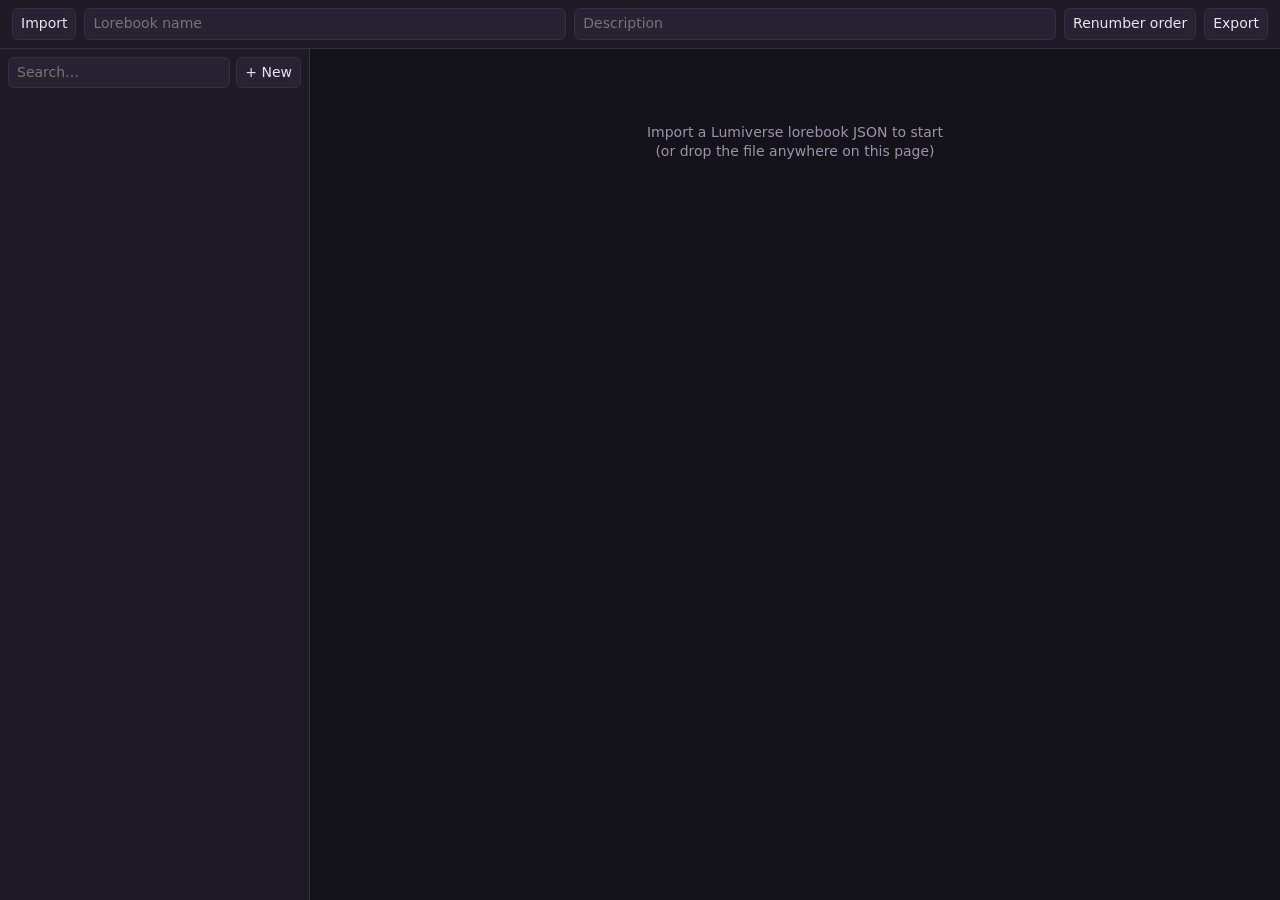
==== index.html @ 929d8b21 "Add files via upload" ====
<!DOCTYPE html>
<html lang="en">
<head>
<meta charset="utf-8">
<meta name="viewport" content="width=device-width,initial-scale=1">
<title>Lorebook Editor</title>
<style>
:root{--bg:#15131a;--panel:#1e1b26;--panel2:#272332;--line:#352f44;--text:#e8e4f0;--mute:#9a93ad;--acc:#c78bd6;--warn:#e07a8f}
*{box-sizing:border-box}
html,body{height:100%;margin:0}
body{background:var(--bg);color:var(--text);font:14px/1.4 system-ui,sans-serif;display:flex;flex-direction:column}
button,input,select,textarea{font:inherit;color:var(--text);background:var(--panel2);border:1px solid var(--line);border-radius:6px;padding:5px 8px}
button{cursor:pointer}button:hover{border-color:var(--acc)}
input[type=checkbox]{width:auto}
textarea{width:100%;resize:vertical}
header{display:flex;gap:8px;align-items:center;padding:8px 12px;background:var(--panel);border-bottom:1px solid var(--line);flex-wrap:wrap}
header .grow{flex:1;min-width:160px}
main{flex:1;display:flex;min-height:0}
#side{width:310px;display:flex;flex-direction:column;border-right:1px solid var(--line);background:var(--panel)}
#side .tools{display:flex;gap:6px;padding:8px}
#side .tools input{flex:1;min-width:0}
#list{flex:1;overflow:auto}
.row{padding:7px 10px;border-bottom:1px solid var(--line);cursor:pointer;display:flex;gap:6px;align-items:center}
.row:hover{background:var(--panel2)}
.row.sel{background:var(--panel2);border-left:3px solid var(--acc)}
.row.off .t{opacity:.45;text-decoration:line-through}
.row.over{border-top:2px solid var(--acc)}
.row .t{flex:1;overflow:hidden;text-overflow:ellipsis;white-space:nowrap}
.row .m{color:var(--mute);font-size:12px}
#ed{flex:1;overflow:auto;padding:14px 18px}
.empty{color:var(--mute);margin:60px auto;text-align:center}
.f{margin-bottom:10px}
.f>label{display:block;color:var(--mute);font-size:12px;margin-bottom:3px}
.f input[type=text],.f input[type=number],.f select{width:100%}
.grid{display:grid;grid-template-columns:repeat(auto-fill,minmax(150px,1fr));gap:10px}
.checks{display:flex;flex-wrap:wrap;gap:6px 16px;margin:8px 0}
.checks label{display:flex;gap:5px;align-items:center}
h3{margin:18px 0 8px;font-size:13px;color:var(--acc);text-transform:uppercase;letter-spacing:.06em}
details{margin-top:14px;border:1px solid var(--line);border-radius:8px;padding:6px 12px}
summary{cursor:pointer;color:var(--acc)}
.bar{display:flex;gap:6px;flex-wrap:wrap;margin-bottom:12px}
.hint{color:var(--mute);font-size:12px}
.danger:hover{border-color:var(--warn);color:var(--warn)}
#drop{position:fixed;inset:0;background:#000a;display:none;align-items:center;justify-content:center;font-size:22px;z-index:9}
@media(max-width:760px){main{flex-direction:column}#side{width:100%;height:38%;border-right:0;border-bottom:1px solid var(--line)}}
</style>
</head>
<body>
<header>
  <button id="imp">Import</button>
  <input type="file" id="file" accept=".json,application/json" hidden>
  <input id="bname" class="grow" type="text" placeholder="Lorebook name" disabled>
  <input id="bdesc" class="grow" type="text" placeholder="Description" disabled>
  <button id="renum" disabled title="Set order_value of every entry to its position in the list">Renumber order</button>
  <button id="exp" disabled>Export</button>
</header>
<main>
  <div id="side">
    <div class="tools"><input id="q" type="text" placeholder="Search…"><button id="add" disabled>+ New</button></div>
    <div id="list"></div>
  </div>
  <div id="ed"><div class="empty">Import a Lumiverse lorebook JSON to start<br>(or drop the file anywhere on this page)</div></div>
</main>
<div id="drop">Drop lorebook JSON</div>

<script>
const POSITIONS=['before_char','after_char','an_top','an_bottom','at_depth','em_top','em_bottom'];
const POS_CODE={before_char:0,after_char:1,an_top:2,an_bottom:3,at_depth:4,em_top:5,em_bottom:6};
const LOGIC=[[0,'AND any (0)'],[1,'NOT all (1)'],[2,'NOT any (2)'],[3,'AND all (3)']];
const ROLES=[[null,'(none)'],['system','system'],['user','user'],['assistant','assistant']];
// top-level field -> extensions field that mirrors it
const SYNC={depth:'depth',probability:'probability',use_probability:'useProbability',selective_logic:'selectiveLogic',
  group_name:'group',group_override:'group_override',group_weight:'group_weight',scan_depth:'scan_depth',
  prevent_recursion:'prevent_recursion',exclude_recursion:'exclude_recursion',delay_until_recursion:'delay_until_recursion',
  sticky:'sticky',cooldown:'cooldown',delay:'delay',vectorized:'vectorized',automation_id:'automation_id'};

let book=null,sel=-1,dirty=false,dragFrom=-1;
const $=id=>document.getElementById(id);

function mk(tag,props={},...kids){
  const e=document.createElement(tag);
  for(const k in props){
    if(k==='class')e.className=props[k];
    else if(k.startsWith('on'))e.addEventListener(k.slice(2),props[k]);
    else if(k in e)e[k]=props[k];
    else e.setAttribute(k,props[k]);
  }
  for(const c of kids.flat())if(c!=null)e.append(c);
  return e;
}

function newEntry(){
  return {uid:crypto.randomUUID(),key:[],keysecondary:[],content:'',comment:'New entry',position:'before_char',depth:4,role:null,
    order_value:book.entries.length,selective:true,constant:false,disabled:false,group_name:'',group_override:false,group_weight:100,
    probability:100,scan_depth:null,case_sensitive:false,match_whole_words:false,automation_id:null,
    extensions:{position:0,depth:4,role:0,probability:100,useProbability:true,selectiveLogic:0,group:'',group_override:false,group_weight:100,
      prevent_recursion:false,exclude_recursion:false,delay_until_recursion:false,scan_depth:null,vectorized:false,sticky:0,cooldown:0,delay:0,automation_id:''},
    use_regex:true,prevent_recursion:false,exclude_recursion:false,delay_until_recursion:false,priority:10,sticky:0,cooldown:0,delay:0,
    selective_logic:0,use_probability:true,vectorized:false,exclude_greeting:0,revision:1,folder:'',tags:[],outlet_name:null,wi_marker:null,wi_marker_side:null};
}

function touch(e){e.revision=(e.revision||0)+1;dirty=true}
function setF(e,k,v){
  e[k]=v;
  e.extensions=e.extensions||{};
  if(k==='position'&&k in e)e.extensions.position=POS_CODE[v]??e.extensions.position;
  if(SYNC[k])e.extensions[SYNC[k]]=(k==='automation_id'&&v==null)?'':v;
  touch(e);
}

/* ---------- import / export ---------- */
function load(text){
  let d;
  try{d=JSON.parse(text)}catch(err){return alert('Not valid JSON: '+err.message)}
  if(!d||!Array.isArray(d.entries))return alert('No "entries" array found — is this a Lumiverse world book export?');
  if(d.type&&d.type!=='lumiverse_world_book'&&!confirm('type is "'+d.type+'", not lumiverse_world_book. Load anyway?'))return;
  book=d;sel=-1;dirty=false;
  ['bname','bdesc','renum','exp','add'].forEach(i=>$(i).disabled=false);
  $('bname').value=book.name||'';$('bdesc').value=book.description||'';
  renderList();renderEd();
}
$('imp').onclick=()=>$('file').click();
$('file').onchange=async e=>{const f=e.target.files[0];if(f)load(await f.text());e.target.value=''};
addEventListener('dragover',e=>{e.preventDefault();if(e.dataTransfer.types.includes('Files'))$('drop').style.display='flex'});
addEventListener('dragleave',e=>{if(!e.relatedTarget)$('drop').style.display='none'});
addEventListener('drop',async e=>{
  if(!e.dataTransfer.files.length)return;
  e.preventDefault();$('drop').style.display='none';load(await e.dataTransfer.files[0].text());
});
$('bname').oninput=e=>{book.name=e.target.value;dirty=true};
$('bdesc').oninput=e=>{book.description=e.target.value;dirty=true};
$('renum').onclick=()=>{
  if(!confirm('Set order_value on every entry to its current list position?'))return;
  book.entries.forEach((e,i)=>{e.order_value=i;touch(e)});renderEd();
};
$('exp').onclick=()=>{
  book.exported_at=Math.floor(Date.now()/1000);
  const blob=new Blob([JSON.stringify(book,null,2)],{type:'application/json'});
  const a=mk('a',{href:URL.createObjectURL(blob),download:(book.name||'lorebook').replace(/[^\w\-]+/g,'_')+'_lumiverse.json'});
  document.body.append(a);a.click();a.remove();dirty=false;
};
addEventListener('beforeunload',e=>{if(dirty){e.preventDefault();e.returnValue=''}});

/* ---------- list ---------- */
$('q').oninput=renderList;
$('add').onclick=()=>{
  const e=newEntry();
  book.entries.splice(sel>=0?sel+1:book.entries.length,0,e);
  sel=book.entries.indexOf(e);dirty=true;renderList();renderEd();
};
function matches(e,q){
  if(!q)return true;q=q.toLowerCase();
  return (e.comment||'').toLowerCase().includes(q)||e.key.join(' ').toLowerCase().includes(q)||(e.content||'').toLowerCase().includes(q);
}
function renderList(){
  const L=$('list');L.replaceChildren();
  if(!book)return;
  const q=$('q').value.trim();
  book.entries.forEach((e,i)=>{
    if(!matches(e,q))return;
    const row=mk('div',{class:'row'+(i===sel?' sel':'')+(e.disabled?' off':''),draggable:!q,
      onclick:()=>{sel=i;renderList();renderEd()},
      ondragstart:()=>{dragFrom=i},
      ondragover:ev=>{ev.preventDefault();row.classList.add('over')},
      ondragleave:()=>row.classList.remove('over'),
      ondrop:ev=>{
        ev.preventDefault();row.classList.remove('over');
        if(dragFrom<0||dragFrom===i)return;
        const [m]=book.entries.splice(dragFrom,1);
        book.entries.splice(i,0,m);
        sel=book.entries.indexOf(m);dragFrom=-1;dirty=true;renderList();
      }},
      mk('span',{},e.constant?'🔵':e.disabled?'⚪':'🟢'),
      mk('span',{class:'t'},e.comment||'(untitled)'),
      mk('span',{class:'m'},e.key.length?e.key.length+' key'+(e.key.length>1?'s':''):''));
    L.append(row);
  });
}

/* ---------- editor ---------- */
function fText(label,e,k,opts={}){
  const inp=mk('input',{type:'text',value:e[k]??'',oninput:ev=>{setF(e,k,opts.nullEmpty&&!ev.target.value?null:ev.target.value);if(k==='comment')renderList()}});
  return mk('div',{class:'f'},mk('label',{},label),inp);
}
function fNum(label,e,k,opts={}){
  const inp=mk('input',{type:'number',value:e[k]??'',placeholder:opts.nullable?'null':'',
    oninput:ev=>{const v=ev.target.value;setF(e,k,v===''&&opts.nullable?null:Number(v))}});
  return mk('div',{class:'f'},mk('label',{},label),inp);
}
function fSel(label,e,k,options){
  const s=mk('select',{onchange:ev=>{setF(e,k,options[ev.target.selectedIndex][0])}},
    options.map(([v,l])=>mk('option',{selected:v===e[k]},l)));
  return mk('div',{class:'f'},mk('label',{},label),s);
}
function fChk(label,e,k,after){
  return mk('label',{},mk('input',{type:'checkbox',checked:!!e[k],onchange:ev=>{setF(e,k,ev.target.checked);if(after)after()}}),label);
}
function fTags(label,e,k){
  const inp=mk('input',{type:'text',value:(e[k]||[]).join(', '),
    oninput:ev=>{setF(e,k,ev.target.value.split(',').map(s=>s.trim()).filter(Boolean));if(k==='key')renderList()}});
  return mk('div',{class:'f'},mk('label',{},label+' (comma-separated)'),inp);
}

function renderEd(){
  const ed=$('ed');ed.replaceChildren();
  const e=book&&book.entries[sel];
  if(!e){ed.append(mk('div',{class:'empty'},book?'Pick an entry on the left':'Import a Lumiverse lorebook JSON to start'));return}

  const posOpts=[...new Set([...POSITIONS,e.position])].map(p=>[p,p]);
  const tok=mk('span',{class:'hint'});
  const upd=()=>tok.textContent=(e.content||'').length+' chars · ~'+Math.ceil((e.content||'').length/4)+' tokens';

  const ta=mk('textarea',{rows:16,value:e.content||'',oninput:ev=>{
    setF(e,'content',ev.target.value);
    for(const k of Object.keys(e.extensions||{}))if(k.startsWith('_lumiverse_token_count'))delete e.extensions[k];
    upd();
  }});

  ed.append(
    mk('div',{class:'bar'},
      mk('button',{onclick:()=>move(-1)},'↑ Up'),
      mk('button',{onclick:()=>move(1)},'↓ Down'),
      mk('button',{onclick:dup},'Duplicate'),
      mk('button',{class:'danger',onclick:del},'Delete'),
      mk('span',{class:'hint'},'uid '+e.uid)),
    fText('Title / comment',e,'comment'),
    fTags('Primary keys',e,'key'),
    fTags('Secondary keys',e,'keysecondary'),
    mk('div',{class:'f'},mk('label',{},'Content'),ta,tok),
    mk('h3',{},'State'),
    mk('div',{class:'checks'},fChk('Constant',e,'constant',renderList),fChk('Disabled',e,'disabled',renderList),fChk('Selective',e,'selective'),
      fChk('Use regex',e,'use_regex'),fChk('Case sensitive',e,'case_sensitive'),fChk('Match whole words',e,'match_whole_words')),
    mk('div',{class:'grid'},
      fSel('Selective logic',e,'selective_logic',LOGIC),
      fNum('Probability %',e,'probability'),
      mk('div',{class:'f'},mk('label',{},'\u00a0'),mk('div',{class:'checks'},fChk('Use probability',e,'use_probability'))),
      fNum('Scan depth',e,'scan_depth',{nullable:true})),
    mk('h3',{},'Placement'),
    mk('div',{class:'grid'},
      fSel('Position',e,'position',posOpts),
      fNum('Depth',e,'depth'),
      fSel('Role',e,'role',ROLES),
      fNum('Order value',e,'order_value'),
      fNum('Priority',e,'priority')),
    mk('details',{},mk('summary',{},'Advanced'),
      mk('h3',{},'Groups'),
      mk('div',{class:'grid'},fText('Group name',e,'group_name'),fNum('Group weight',e,'group_weight')),
      mk('div',{class:'checks'},fChk('Group override',e,'group_override')),
      mk('h3',{},'Recursion'),
      mk('div',{class:'checks'},fChk('Prevent recursion',e,'prevent_recursion'),fChk('Exclude recursion',e,'exclude_recursion'),fChk('Delay until recursion',e,'delay_until_recursion')),
      mk('h3',{},'Timing'),
      mk('div',{class:'grid'},fNum('Sticky',e,'sticky'),fNum('Cooldown',e,'cooldown'),fNum('Delay',e,'delay')),
      mk('h3',{},'Other'),
      mk('div',{class:'grid'},fText('Folder',e,'folder'),fTags('Tags',e,'tags'),fText('Automation ID',e,'automation_id',{nullEmpty:true}),fText('Outlet name',e,'outlet_name',{nullEmpty:true})),
      mk('div',{class:'checks'},fChk('Vectorized',e,'vectorized'))));
  upd();
}

function move(d){
  const j=sel+d;if(j<0||j>=book.entries.length)return;
  [book.entries[sel],book.entries[j]]=[book.entries[j],book.entries[sel]];
  sel=j;dirty=true;renderList();
}
function dup(){
  const c=JSON.parse(JSON.stringify(book.entries[sel]));
  c.uid=crypto.randomUUID();c.comment=(c.comment||'')+' (copy)';
  book.entries.splice(sel+1,0,c);sel++;dirty=true;renderList();renderEd();
}
function del(){
  const e=book.entries[sel];
  if(!confirm('Delete "'+(e.comment||'untitled')+'"?'))return;
  book.entries.splice(sel,1);sel=Math.min(sel,book.entries.length-1);dirty=true;renderList();renderEd();
}
</script>
</body>
</html>
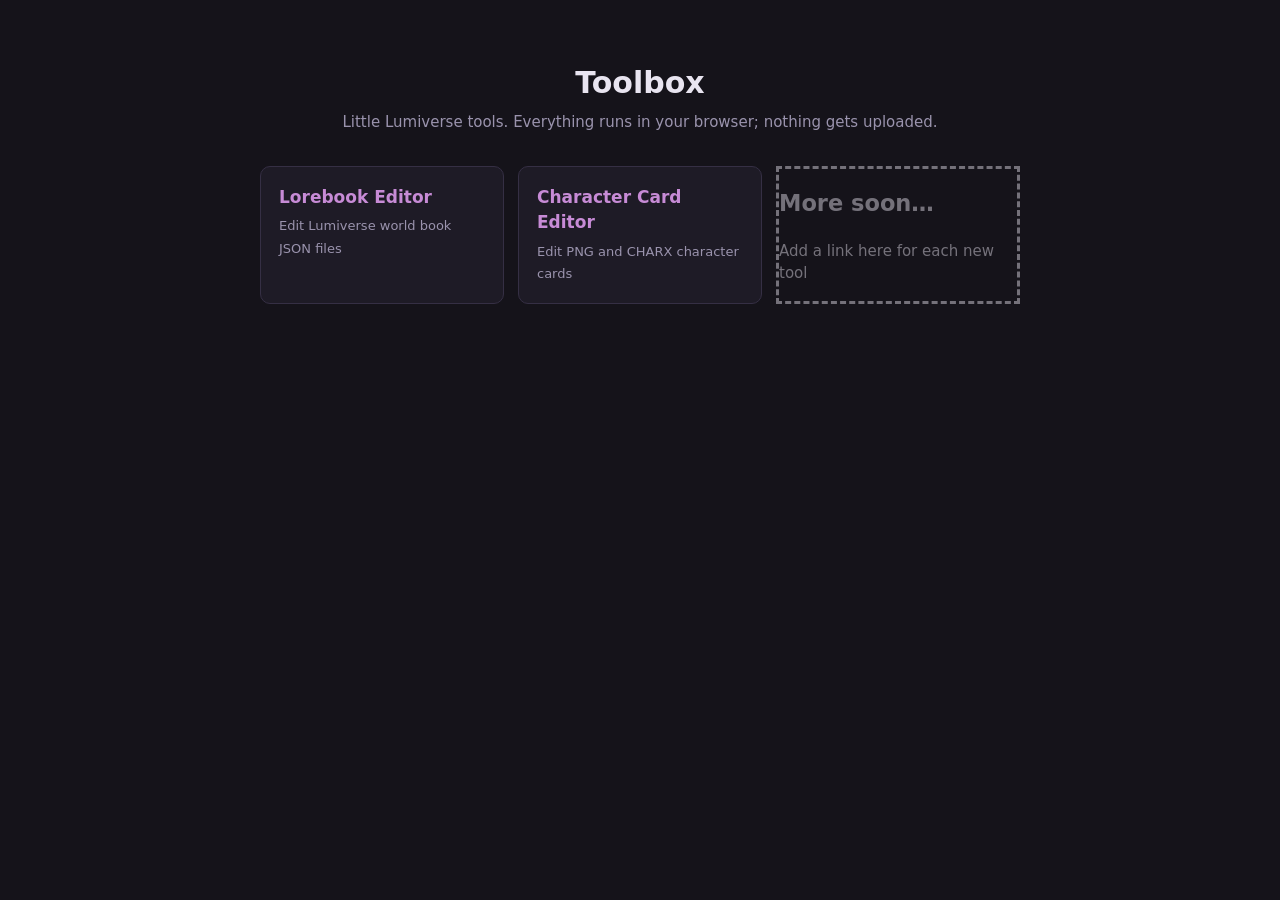
==== commit f21e2a2c: "Add files via upload" ====
--- a/index.html
+++ b/index.html
@@ -3,274 +3,28 @@
 <head>
 <meta charset="utf-8">
 <meta name="viewport" content="width=device-width,initial-scale=1">
-<title>Lorebook Editor</title>
+<title>Risa's Toolbox</title>
 <style>
-:root{--bg:#15131a;--panel:#1e1b26;--panel2:#272332;--line:#352f44;--text:#e8e4f0;--mute:#9a93ad;--acc:#c78bd6;--warn:#e07a8f}
+:root{--bg:#15131a;--panel:#1e1b26;--line:#352f44;--text:#e8e4f0;--mute:#9a93ad;--acc:#c78bd6}
 *{box-sizing:border-box}
-html,body{height:100%;margin:0}
-body{background:var(--bg);color:var(--text);font:14px/1.4 system-ui,sans-serif;display:flex;flex-direction:column}
-button,input,select,textarea{font:inherit;color:var(--text);background:var(--panel2);border:1px solid var(--line);border-radius:6px;padding:5px 8px}
-button{cursor:pointer}button:hover{border-color:var(--acc)}
-input[type=checkbox]{width:auto}
-textarea{width:100%;resize:vertical}
-header{display:flex;gap:8px;align-items:center;padding:8px 12px;background:var(--panel);border-bottom:1px solid var(--line);flex-wrap:wrap}
-header .grow{flex:1;min-width:160px}
-main{flex:1;display:flex;min-height:0}
-#side{width:310px;display:flex;flex-direction:column;border-right:1px solid var(--line);background:var(--panel)}
-#side .tools{display:flex;gap:6px;padding:8px}
-#side .tools input{flex:1;min-width:0}
-#list{flex:1;overflow:auto}
-.row{padding:7px 10px;border-bottom:1px solid var(--line);cursor:pointer;display:flex;gap:6px;align-items:center}
-.row:hover{background:var(--panel2)}
-.row.sel{background:var(--panel2);border-left:3px solid var(--acc)}
-.row.off .t{opacity:.45;text-decoration:line-through}
-.row.over{border-top:2px solid var(--acc)}
-.row .t{flex:1;overflow:hidden;text-overflow:ellipsis;white-space:nowrap}
-.row .m{color:var(--mute);font-size:12px}
-#ed{flex:1;overflow:auto;padding:14px 18px}
-.empty{color:var(--mute);margin:60px auto;text-align:center}
-.f{margin-bottom:10px}
-.f>label{display:block;color:var(--mute);font-size:12px;margin-bottom:3px}
-.f input[type=text],.f input[type=number],.f select{width:100%}
-.grid{display:grid;grid-template-columns:repeat(auto-fill,minmax(150px,1fr));gap:10px}
-.checks{display:flex;flex-wrap:wrap;gap:6px 16px;margin:8px 0}
-.checks label{display:flex;gap:5px;align-items:center}
-h3{margin:18px 0 8px;font-size:13px;color:var(--acc);text-transform:uppercase;letter-spacing:.06em}
-details{margin-top:14px;border:1px solid var(--line);border-radius:8px;padding:6px 12px}
-summary{cursor:pointer;color:var(--acc)}
-.bar{display:flex;gap:6px;flex-wrap:wrap;margin-bottom:12px}
-.hint{color:var(--mute);font-size:12px}
-.danger:hover{border-color:var(--warn);color:var(--warn)}
-#drop{position:fixed;inset:0;background:#000a;display:none;align-items:center;justify-content:center;font-size:22px;z-index:9}
-@media(max-width:760px){main{flex-direction:column}#side{width:100%;height:38%;border-right:0;border-bottom:1px solid var(--line)}}
+body{margin:0;min-height:100vh;background:var(--bg);color:var(--text);font:15px/1.5 system-ui,sans-serif;display:flex;flex-direction:column;align-items:center;padding:60px 20px}
+h1{margin:0 0 6px}
+p.sub{color:var(--mute);margin:0 0 32px}
+.grid{display:grid;grid-template-columns:repeat(auto-fit,minmax(240px,1fr));gap:14px;width:100%;max-width:760px}
+a.card{display:block;padding:18px;background:var(--panel);border:1px solid var(--line);border-radius:10px;color:inherit;text-decoration:none}
+a.card:hover{border-color:var(--acc)}
+a.card h2{margin:0 0 4px;font-size:17px;color:var(--acc)}
+a.card span{color:var(--mute);font-size:13px}
+.soon{opacity:.45;border-style:dashed}
 </style>
 </head>
 <body>
-<header>
-  <button id="imp">Import</button>
-  <input type="file" id="file" accept=".json,application/json" hidden>
-  <input id="bname" class="grow" type="text" placeholder="Lorebook name" disabled>
-  <input id="bdesc" class="grow" type="text" placeholder="Description" disabled>
-  <button id="renum" disabled title="Set order_value of every entry to its position in the list">Renumber order</button>
-  <button id="exp" disabled>Export</button>
-</header>
-<main>
-  <div id="side">
-    <div class="tools"><input id="q" type="text" placeholder="Search…"><button id="add" disabled>+ New</button></div>
-    <div id="list"></div>
-  </div>
-  <div id="ed"><div class="empty">Import a Lumiverse lorebook JSON to start<br>(or drop the file anywhere on this page)</div></div>
-</main>
-<div id="drop">Drop lorebook JSON</div>
-
-<script>
-const POSITIONS=['before_char','after_char','an_top','an_bottom','at_depth','em_top','em_bottom'];
-const POS_CODE={before_char:0,after_char:1,an_top:2,an_bottom:3,at_depth:4,em_top:5,em_bottom:6};
-const LOGIC=[[0,'AND any (0)'],[1,'NOT all (1)'],[2,'NOT any (2)'],[3,'AND all (3)']];
-const ROLES=[[null,'(none)'],['system','system'],['user','user'],['assistant','assistant']];
-// top-level field -> extensions field that mirrors it
-const SYNC={depth:'depth',probability:'probability',use_probability:'useProbability',selective_logic:'selectiveLogic',
-  group_name:'group',group_override:'group_override',group_weight:'group_weight',scan_depth:'scan_depth',
-  prevent_recursion:'prevent_recursion',exclude_recursion:'exclude_recursion',delay_until_recursion:'delay_until_recursion',
-  sticky:'sticky',cooldown:'cooldown',delay:'delay',vectorized:'vectorized',automation_id:'automation_id'};
-
-let book=null,sel=-1,dirty=false,dragFrom=-1;
-const $=id=>document.getElementById(id);
-
-function mk(tag,props={},...kids){
-  const e=document.createElement(tag);
-  for(const k in props){
-    if(k==='class')e.className=props[k];
-    else if(k.startsWith('on'))e.addEventListener(k.slice(2),props[k]);
-    else if(k in e)e[k]=props[k];
-    else e.setAttribute(k,props[k]);
-  }
-  for(const c of kids.flat())if(c!=null)e.append(c);
-  return e;
-}
-
-function newEntry(){
-  return {uid:crypto.randomUUID(),key:[],keysecondary:[],content:'',comment:'New entry',position:'before_char',depth:4,role:null,
-    order_value:book.entries.length,selective:true,constant:false,disabled:false,group_name:'',group_override:false,group_weight:100,
-    probability:100,scan_depth:null,case_sensitive:false,match_whole_words:false,automation_id:null,
-    extensions:{position:0,depth:4,role:0,probability:100,useProbability:true,selectiveLogic:0,group:'',group_override:false,group_weight:100,
-      prevent_recursion:false,exclude_recursion:false,delay_until_recursion:false,scan_depth:null,vectorized:false,sticky:0,cooldown:0,delay:0,automation_id:''},
-    use_regex:true,prevent_recursion:false,exclude_recursion:false,delay_until_recursion:false,priority:10,sticky:0,cooldown:0,delay:0,
-    selective_logic:0,use_probability:true,vectorized:false,exclude_greeting:0,revision:1,folder:'',tags:[],outlet_name:null,wi_marker:null,wi_marker_side:null};
-}
-
-function touch(e){e.revision=(e.revision||0)+1;dirty=true}
-function setF(e,k,v){
-  e[k]=v;
-  e.extensions=e.extensions||{};
-  if(k==='position'&&k in e)e.extensions.position=POS_CODE[v]??e.extensions.position;
-  if(SYNC[k])e.extensions[SYNC[k]]=(k==='automation_id'&&v==null)?'':v;
-  touch(e);
-}
-
-/* ---------- import / export ---------- */
-function load(text){
-  let d;
-  try{d=JSON.parse(text)}catch(err){return alert('Not valid JSON: '+err.message)}
-  if(!d||!Array.isArray(d.entries))return alert('No "entries" array found — is this a Lumiverse world book export?');
-  if(d.type&&d.type!=='lumiverse_world_book'&&!confirm('type is "'+d.type+'", not lumiverse_world_book. Load anyway?'))return;
-  book=d;sel=-1;dirty=false;
-  ['bname','bdesc','renum','exp','add'].forEach(i=>$(i).disabled=false);
-  $('bname').value=book.name||'';$('bdesc').value=book.description||'';
-  renderList();renderEd();
-}
-$('imp').onclick=()=>$('file').click();
-$('file').onchange=async e=>{const f=e.target.files[0];if(f)load(await f.text());e.target.value=''};
-addEventListener('dragover',e=>{e.preventDefault();if(e.dataTransfer.types.includes('Files'))$('drop').style.display='flex'});
-addEventListener('dragleave',e=>{if(!e.relatedTarget)$('drop').style.display='none'});
-addEventListener('drop',async e=>{
-  if(!e.dataTransfer.files.length)return;
-  e.preventDefault();$('drop').style.display='none';load(await e.dataTransfer.files[0].text());
-});
-$('bname').oninput=e=>{book.name=e.target.value;dirty=true};
-$('bdesc').oninput=e=>{book.description=e.target.value;dirty=true};
-$('renum').onclick=()=>{
-  if(!confirm('Set order_value on every entry to its current list position?'))return;
-  book.entries.forEach((e,i)=>{e.order_value=i;touch(e)});renderEd();
-};
-$('exp').onclick=()=>{
-  book.exported_at=Math.floor(Date.now()/1000);
-  const blob=new Blob([JSON.stringify(book,null,2)],{type:'application/json'});
-  const a=mk('a',{href:URL.createObjectURL(blob),download:(book.name||'lorebook').replace(/[^\w\-]+/g,'_')+'_lumiverse.json'});
-  document.body.append(a);a.click();a.remove();dirty=false;
-};
-addEventListener('beforeunload',e=>{if(dirty){e.preventDefault();e.returnValue=''}});
-
-/* ---------- list ---------- */
-$('q').oninput=renderList;
-$('add').onclick=()=>{
-  const e=newEntry();
-  book.entries.splice(sel>=0?sel+1:book.entries.length,0,e);
-  sel=book.entries.indexOf(e);dirty=true;renderList();renderEd();
-};
-function matches(e,q){
-  if(!q)return true;q=q.toLowerCase();
-  return (e.comment||'').toLowerCase().includes(q)||e.key.join(' ').toLowerCase().includes(q)||(e.content||'').toLowerCase().includes(q);
-}
-function renderList(){
-  const L=$('list');L.replaceChildren();
-  if(!book)return;
-  const q=$('q').value.trim();
-  book.entries.forEach((e,i)=>{
-    if(!matches(e,q))return;
-    const row=mk('div',{class:'row'+(i===sel?' sel':'')+(e.disabled?' off':''),draggable:!q,
-      onclick:()=>{sel=i;renderList();renderEd()},
-      ondragstart:()=>{dragFrom=i},
-      ondragover:ev=>{ev.preventDefault();row.classList.add('over')},
-      ondragleave:()=>row.classList.remove('over'),
-      ondrop:ev=>{
-        ev.preventDefault();row.classList.remove('over');
-        if(dragFrom<0||dragFrom===i)return;
-        const [m]=book.entries.splice(dragFrom,1);
-        book.entries.splice(i,0,m);
-        sel=book.entries.indexOf(m);dragFrom=-1;dirty=true;renderList();
-      }},
-      mk('span',{},e.constant?'🔵':e.disabled?'⚪':'🟢'),
-      mk('span',{class:'t'},e.comment||'(untitled)'),
-      mk('span',{class:'m'},e.key.length?e.key.length+' key'+(e.key.length>1?'s':''):''));
-    L.append(row);
-  });
-}
-
-/* ---------- editor ---------- */
-function fText(label,e,k,opts={}){
-  const inp=mk('input',{type:'text',value:e[k]??'',oninput:ev=>{setF(e,k,opts.nullEmpty&&!ev.target.value?null:ev.target.value);if(k==='comment')renderList()}});
-  return mk('div',{class:'f'},mk('label',{},label),inp);
-}
-function fNum(label,e,k,opts={}){
-  const inp=mk('input',{type:'number',value:e[k]??'',placeholder:opts.nullable?'null':'',
-    oninput:ev=>{const v=ev.target.value;setF(e,k,v===''&&opts.nullable?null:Number(v))}});
-  return mk('div',{class:'f'},mk('label',{},label),inp);
-}
-function fSel(label,e,k,options){
-  const s=mk('select',{onchange:ev=>{setF(e,k,options[ev.target.selectedIndex][0])}},
-    options.map(([v,l])=>mk('option',{selected:v===e[k]},l)));
-  return mk('div',{class:'f'},mk('label',{},label),s);
-}
-function fChk(label,e,k,after){
-  return mk('label',{},mk('input',{type:'checkbox',checked:!!e[k],onchange:ev=>{setF(e,k,ev.target.checked);if(after)after()}}),label);
-}
-function fTags(label,e,k){
-  const inp=mk('input',{type:'text',value:(e[k]||[]).join(', '),
-    oninput:ev=>{setF(e,k,ev.target.value.split(',').map(s=>s.trim()).filter(Boolean));if(k==='key')renderList()}});
-  return mk('div',{class:'f'},mk('label',{},label+' (comma-separated)'),inp);
-}
-
-function renderEd(){
-  const ed=$('ed');ed.replaceChildren();
-  const e=book&&book.entries[sel];
-  if(!e){ed.append(mk('div',{class:'empty'},book?'Pick an entry on the left':'Import a Lumiverse lorebook JSON to start'));return}
-
-  const posOpts=[...new Set([...POSITIONS,e.position])].map(p=>[p,p]);
-  const tok=mk('span',{class:'hint'});
-  const upd=()=>tok.textContent=(e.content||'').length+' chars · ~'+Math.ceil((e.content||'').length/4)+' tokens';
-
-  const ta=mk('textarea',{rows:16,value:e.content||'',oninput:ev=>{
-    setF(e,'content',ev.target.value);
-    for(const k of Object.keys(e.extensions||{}))if(k.startsWith('_lumiverse_token_count'))delete e.extensions[k];
-    upd();
-  }});
-
-  ed.append(
-    mk('div',{class:'bar'},
-      mk('button',{onclick:()=>move(-1)},'↑ Up'),
-      mk('button',{onclick:()=>move(1)},'↓ Down'),
-      mk('button',{onclick:dup},'Duplicate'),
-      mk('button',{class:'danger',onclick:del},'Delete'),
-      mk('span',{class:'hint'},'uid '+e.uid)),
-    fText('Title / comment',e,'comment'),
-    fTags('Primary keys',e,'key'),
-    fTags('Secondary keys',e,'keysecondary'),
-    mk('div',{class:'f'},mk('label',{},'Content'),ta,tok),
-    mk('h3',{},'State'),
-    mk('div',{class:'checks'},fChk('Constant',e,'constant',renderList),fChk('Disabled',e,'disabled',renderList),fChk('Selective',e,'selective'),
-      fChk('Use regex',e,'use_regex'),fChk('Case sensitive',e,'case_sensitive'),fChk('Match whole words',e,'match_whole_words')),
-    mk('div',{class:'grid'},
-      fSel('Selective logic',e,'selective_logic',LOGIC),
-      fNum('Probability %',e,'probability'),
-      mk('div',{class:'f'},mk('label',{},'\u00a0'),mk('div',{class:'checks'},fChk('Use probability',e,'use_probability'))),
-      fNum('Scan depth',e,'scan_depth',{nullable:true})),
-    mk('h3',{},'Placement'),
-    mk('div',{class:'grid'},
-      fSel('Position',e,'position',posOpts),
-      fNum('Depth',e,'depth'),
-      fSel('Role',e,'role',ROLES),
-      fNum('Order value',e,'order_value'),
-      fNum('Priority',e,'priority')),
-    mk('details',{},mk('summary',{},'Advanced'),
-      mk('h3',{},'Groups'),
-      mk('div',{class:'grid'},fText('Group name',e,'group_name'),fNum('Group weight',e,'group_weight')),
-      mk('div',{class:'checks'},fChk('Group override',e,'group_override')),
-      mk('h3',{},'Recursion'),
-      mk('div',{class:'checks'},fChk('Prevent recursion',e,'prevent_recursion'),fChk('Exclude recursion',e,'exclude_recursion'),fChk('Delay until recursion',e,'delay_until_recursion')),
-      mk('h3',{},'Timing'),
-      mk('div',{class:'grid'},fNum('Sticky',e,'sticky'),fNum('Cooldown',e,'cooldown'),fNum('Delay',e,'delay')),
-      mk('h3',{},'Other'),
-      mk('div',{class:'grid'},fText('Folder',e,'folder'),fTags('Tags',e,'tags'),fText('Automation ID',e,'automation_id',{nullEmpty:true}),fText('Outlet name',e,'outlet_name',{nullEmpty:true})),
-      mk('div',{class:'checks'},fChk('Vectorized',e,'vectorized'))));
-  upd();
-}
-
-function move(d){
-  const j=sel+d;if(j<0||j>=book.entries.length)return;
-  [book.entries[sel],book.entries[j]]=[book.entries[j],book.entries[sel]];
-  sel=j;dirty=true;renderList();
-}
-function dup(){
-  const c=JSON.parse(JSON.stringify(book.entries[sel]));
-  c.uid=crypto.randomUUID();c.comment=(c.comment||'')+' (copy)';
-  book.entries.splice(sel+1,0,c);sel++;dirty=true;renderList();renderEd();
-}
-function del(){
-  const e=book.entries[sel];
-  if(!confirm('Delete "'+(e.comment||'untitled')+'"?'))return;
-  book.entries.splice(sel,1);sel=Math.min(sel,book.entries.length-1);dirty=true;renderList();renderEd();
-}
-</script>
+<h1>Toolbox</h1>
+<p class="sub">Little Lumiverse tools. Everything runs in your browser; nothing gets uploaded.</p>
+<div class="grid">
+  <a class="card" href="lorebook.html"><h2>Lorebook Editor</h2><span>Edit Lumiverse world book JSON files</span></a>
+  <a class="card" href="cards.html"><h2>Character Card Editor</h2><span>Edit PNG and CHARX character cards</span></a>
+  <div class="card soon"><h2>More soon…</h2><span>Add a link here for each new tool</span></div>
+</div>
 </body>
 </html>
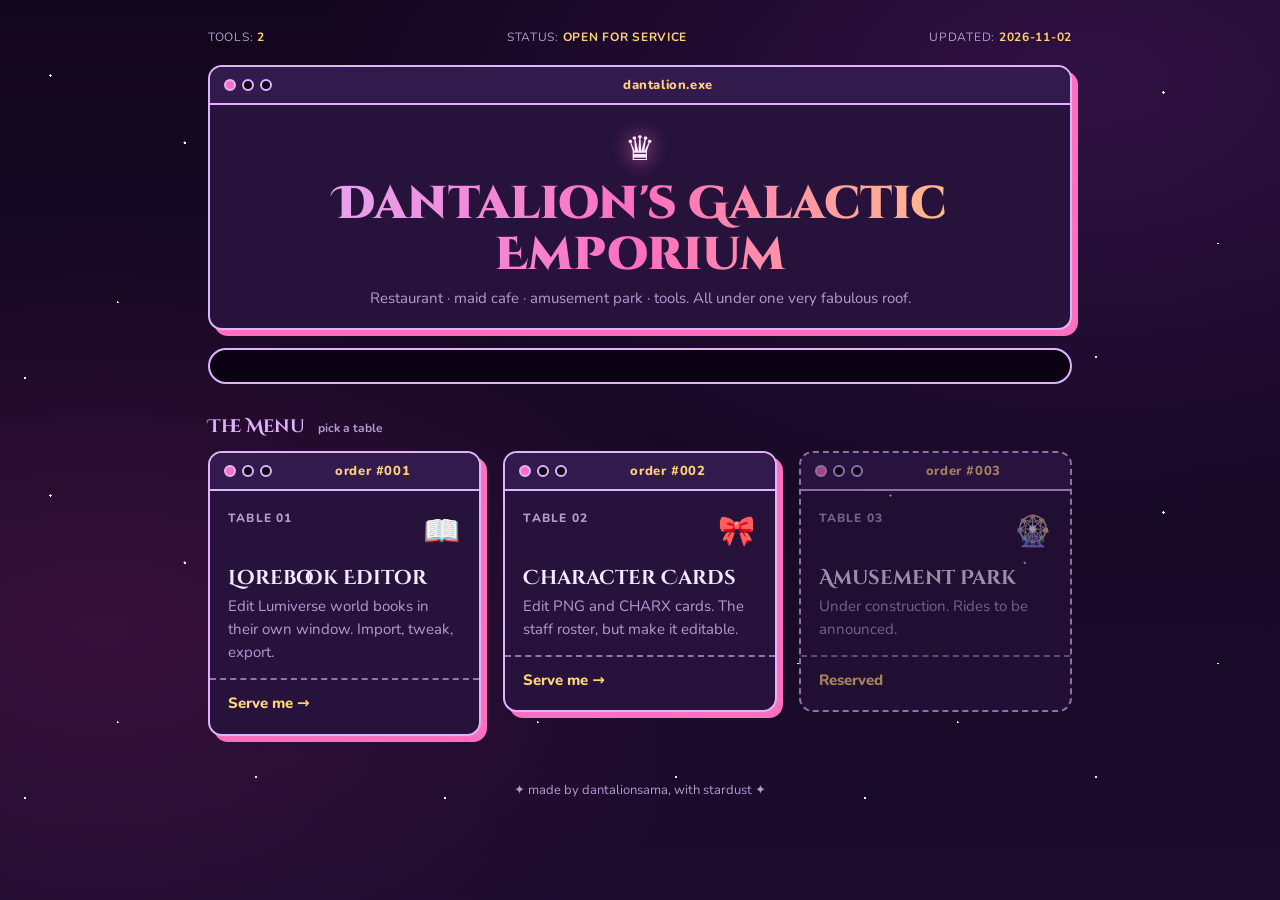
==== commit c8e70d7a: "Add files via upload" ====
--- a/index.html
+++ b/index.html
@@ -3,28 +3,100 @@
 <head>
 <meta charset="utf-8">
 <meta name="viewport" content="width=device-width,initial-scale=1">
-<title>Risa's Toolbox</title>
+<title>Dantalion's Galactic Emporium</title>
+<link rel="preconnect" href="https://fonts.googleapis.com">
+<link rel="preconnect" href="https://fonts.gstatic.com" crossorigin>
+<link href="https://fonts.googleapis.com/css2?family=Cinzel+Decorative:wght@700;900&family=Nunito:wght@400;700;800&display=swap" rel="stylesheet">
+<link rel="stylesheet" href="style.css">
 <style>
-:root{--bg:#15131a;--panel:#1e1b26;--line:#352f44;--text:#e8e4f0;--mute:#9a93ad;--acc:#c78bd6}
-*{box-sizing:border-box}
-body{margin:0;min-height:100vh;background:var(--bg);color:var(--text);font:15px/1.5 system-ui,sans-serif;display:flex;flex-direction:column;align-items:center;padding:60px 20px}
-h1{margin:0 0 6px}
-p.sub{color:var(--mute);margin:0 0 32px}
-.grid{display:grid;grid-template-columns:repeat(auto-fit,minmax(240px,1fr));gap:14px;width:100%;max-width:760px}
-a.card{display:block;padding:18px;background:var(--panel);border:1px solid var(--line);border-radius:10px;color:inherit;text-decoration:none}
-a.card:hover{border-color:var(--acc)}
-a.card h2{margin:0 0 4px;font-size:17px;color:var(--acc)}
-a.card span{color:var(--mute);font-size:13px}
-.soon{opacity:.45;border-style:dashed}
+.wrap{max-width:900px;margin:0 auto;padding:28px 18px 60px}
+.stats{display:flex;flex-wrap:wrap;justify-content:space-between;gap:6px 18px;font-size:12px;color:var(--mute);margin-bottom:18px;letter-spacing:.06em;text-transform:uppercase}
+.stats b{color:var(--gold)}
+
+.hero{text-align:center;padding:26px 10px 18px}
+.hero .crown{font-size:34px;filter:drop-shadow(0 0 10px var(--acc))}
+.hero h1{margin:4px 0 6px;font:900 clamp(26px,6vw,46px)/1.1 var(--font-title);
+  background:linear-gradient(90deg,var(--line),var(--acc),var(--gold));-webkit-background-clip:text;background-clip:text;color:transparent}
+.hero p{margin:0;color:var(--mute)}
+
+.marquee{overflow:hidden;white-space:nowrap;border:2px solid var(--line);border-radius:999px;background:var(--ink);margin:18px 0 26px;padding:6px 0;font-weight:800;color:var(--gold);font-size:13px}
+.marquee span{display:inline-block;padding-left:100%;animation:scroll 26s linear infinite}
+@keyframes scroll{to{transform:translateX(-100%)}}
+
+h2.sec{margin:30px 0 12px;font:700 18px var(--font-title);color:var(--line)}
+h2.sec small{font:700 12px var(--font-body);color:var(--mute);margin-left:8px}
+
+.tickets{display:grid;grid-template-columns:repeat(auto-fit,minmax(260px,1fr));gap:22px}
+a.ticket{display:block;color:inherit;text-decoration:none;transition:transform .1s}
+a.ticket:hover{transform:translate(-2px,-2px) rotate(-.4deg)}
+a.ticket:hover .win{box-shadow:9px 9px 0 var(--shadow)}
+.ticket .no{display:flex;justify-content:space-between;font-size:12px;font-weight:800;color:var(--mute);letter-spacing:.1em;text-transform:uppercase}
+.ticket h3{margin:8px 0 4px;font:700 20px var(--font-title);color:var(--text)}
+.ticket p{margin:0 0 14px;color:var(--mute)}
+.ticket .cut{border-top:2px dashed var(--line);margin:12px -18px;opacity:.6}
+.ticket .go{font-weight:800;color:var(--gold)}
+.ticket .emoji{font-size:30px}
+
+.soon .win{border-style:dashed;box-shadow:none;opacity:.6}
+
+footer{text-align:center;margin-top:44px;color:var(--mute);font-size:13px}
 </style>
 </head>
 <body>
-<h1>Toolbox</h1>
-<p class="sub">Little Lumiverse tools. Everything runs in your browser; nothing gets uploaded.</p>
-<div class="grid">
-  <a class="card" href="lorebook.html"><h2>Lorebook Editor</h2><span>Edit Lumiverse world book JSON files</span></a>
-  <a class="card" href="cards.html"><h2>Character Card Editor</h2><span>Edit PNG and CHARX character cards</span></a>
-  <div class="card soon"><h2>More soon…</h2><span>Add a link here for each new tool</span></div>
+<div class="wrap">
+
+  <div class="stats">
+    <span>tools: <b>2</b></span>
+    <span>status: <b>open for service</b></span>
+    <span>updated: <b>2026-11-02</b></span>
+  </div>
+
+  <div class="win">
+    <div class="bar"><div class="dots"><i></i><i></i><i></i></div><div class="title">dantalion.exe</div></div>
+    <div class="body hero">
+      <div class="crown">♛</div>
+      <h1>Dantalion's Galactic Emporium</h1>
+      <p>Restaurant · maid cafe · amusement park · tools. All under one very fabulous roof.</p>
+    </div>
+  </div>
+
+  <div class="marquee"><span>✦ now serving: lorebook editor ✦ fresh from the kitchen: character card editor ✦ coming soon: the amusement park ✦ please enjoy your stay, darling ✦</span></div>
+
+  <h2 class="sec">The Menu <small>pick a table</small></h2>
+  <div class="tickets">
+    <a class="ticket" href="lorebook.html">
+      <div class="win"><div class="bar"><div class="dots"><i></i><i></i><i></i></div><div class="title">order #001</div></div>
+      <div class="body">
+        <div class="no"><span>Table 01</span><span class="emoji">📖</span></div>
+        <h3>Lorebook Editor</h3>
+        <p>Edit Lumiverse world books in their own window. Import, tweak, export.</p>
+        <div class="cut"></div>
+        <span class="go">Serve me →</span>
+      </div></div>
+    </a>
+    <a class="ticket" href="cards.html">
+      <div class="win"><div class="bar"><div class="dots"><i></i><i></i><i></i></div><div class="title">order #002</div></div>
+      <div class="body">
+        <div class="no"><span>Table 02</span><span class="emoji">🎀</span></div>
+        <h3>Character Cards</h3>
+        <p>Edit PNG and CHARX cards. The staff roster, but make it editable.</p>
+        <div class="cut"></div>
+        <span class="go">Serve me →</span>
+      </div></div>
+    </a>
+    <div class="ticket soon">
+      <div class="win"><div class="bar"><div class="dots"><i></i><i></i><i></i></div><div class="title">order #003</div></div>
+      <div class="body">
+        <div class="no"><span>Table 03</span><span class="emoji">🎡</span></div>
+        <h3>Amusement Park</h3>
+        <p>Under construction. Rides to be announced.</p>
+        <div class="cut"></div>
+        <span class="go">Reserved</span>
+      </div></div>
+    </div>
+  </div>
+
+  <footer>✦ made by dantalionsama, with stardust ✦</footer>
 </div>
 </body>
 </html>
--- a/style.css
+++ b/style.css
@@ -0,0 +1,63 @@
+/* Cosmic Diva theme. Colors live in variables so a second theme can swap them later. */
+:root{
+  --bg:#12061d;
+  --bg2:#1c0c2e;
+  --panel:#26123b;
+  --panel2:#321a4d;
+  --ink:#0b0314;
+  --line:#e0b3ff;
+  --text:#f4e9ff;
+  --mute:#b59bd1;
+  --acc:#ff6fbf;
+  --gold:#ffd479;
+  --shadow:#ff6fbf;
+  --radius:14px;
+  --font-title:"Cinzel Decorative","Cinzel",Georgia,serif;
+  --font-body:"Nunito",system-ui,-apple-system,"Segoe UI",sans-serif;
+}
+
+*{box-sizing:border-box}
+html{scroll-behavior:smooth}
+body{
+  margin:0;min-height:100vh;color:var(--text);font:15px/1.55 var(--font-body);
+  background:
+    radial-gradient(1.2px 1.2px at 12% 18%,#fff 90%,transparent),
+    radial-gradient(1px 1px at 28% 72%,#ffe9ff 90%,transparent),
+    radial-gradient(1.4px 1.4px at 44% 34%,#fff 90%,transparent),
+    radial-gradient(1px 1px at 61% 85%,#ffd8f2 90%,transparent),
+    radial-gradient(1.3px 1.3px at 77% 22%,#fff 90%,transparent),
+    radial-gradient(1px 1px at 90% 58%,#f3deff 90%,transparent),
+    radial-gradient(1.2px 1.2px at 6% 90%,#fff 90%,transparent),
+    radial-gradient(60% 50% at 85% 8%,#5b1f7a66,transparent),
+    radial-gradient(50% 45% at 8% 70%,#8a1f6a44,transparent),
+    linear-gradient(180deg,var(--bg),var(--bg2));
+  background-size:420px 420px,420px 420px,420px 420px,420px 420px,420px 420px,420px 420px,420px 420px,auto,auto,auto;
+  background-attachment:fixed;
+}
+
+a{color:var(--gold)}
+
+/* window frame, the main building block */
+.win{
+  background:var(--panel);border:2px solid var(--line);border-radius:var(--radius);
+  box-shadow:6px 6px 0 var(--shadow);overflow:hidden;
+}
+.win>.bar{
+  display:flex;align-items:center;gap:8px;padding:8px 14px;
+  background:var(--panel2);border-bottom:2px solid var(--line);
+  font-weight:800;letter-spacing:.04em;
+}
+.win>.bar .dots{display:flex;gap:6px}
+.win>.bar .dots i{width:12px;height:12px;border-radius:50%;border:2px solid var(--line);background:var(--ink);display:block}
+.win>.bar .dots i:first-child{background:var(--acc)}
+.win>.bar .title{flex:1;text-align:center;font-size:13px;color:var(--gold)}
+.win>.body{padding:18px}
+
+.btn{
+  display:inline-block;padding:8px 16px;border:2px solid var(--line);border-radius:999px;
+  background:var(--ink);color:var(--text);font-weight:800;text-decoration:none;cursor:pointer;
+  box-shadow:3px 3px 0 var(--shadow);transition:transform .08s,box-shadow .08s;
+}
+.btn:hover{transform:translate(2px,2px);box-shadow:1px 1px 0 var(--shadow)}
+
+@media (prefers-reduced-motion:reduce){*{animation:none!important;transition:none!important}}
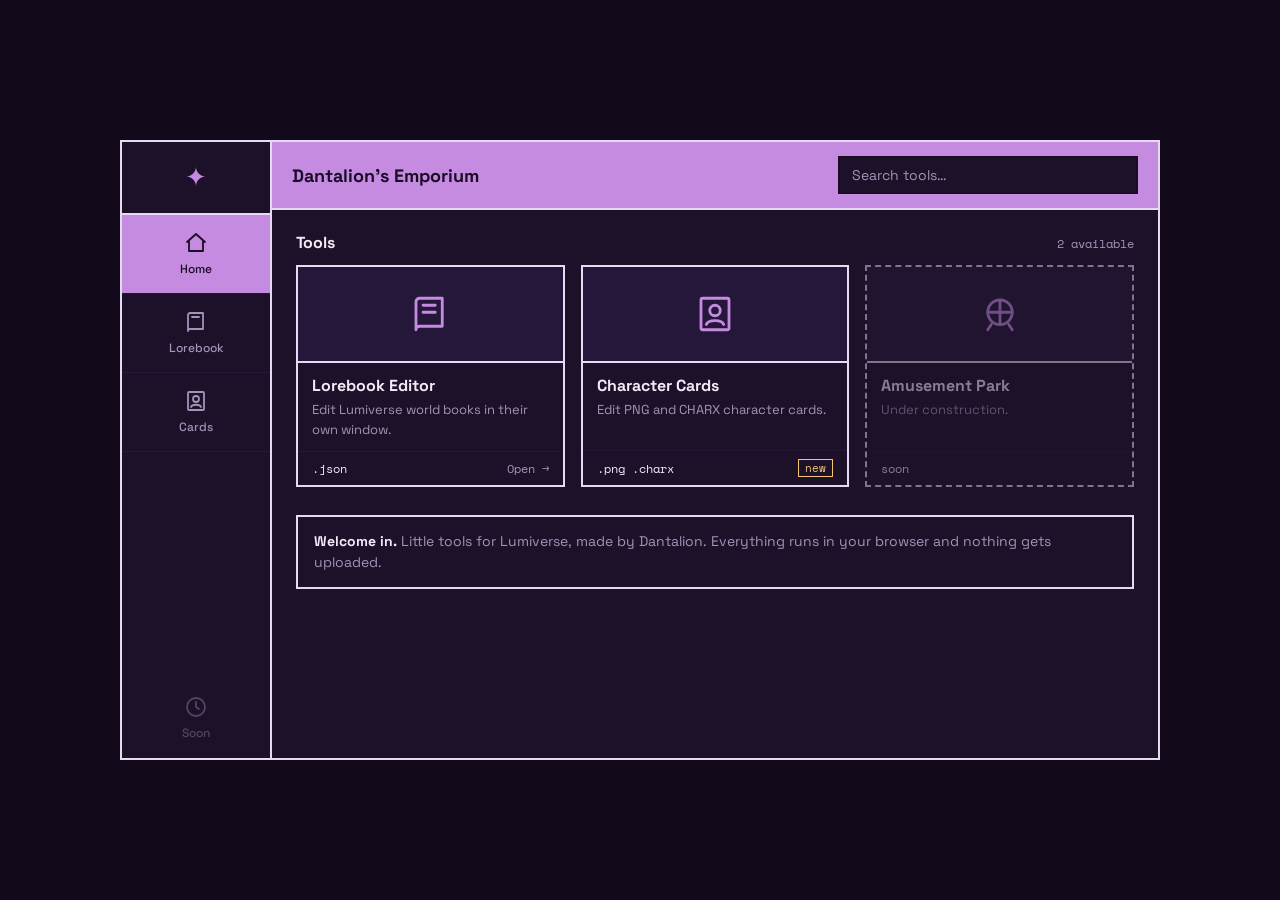
==== commit 40965c55: "Add files via upload" ====
--- a/index.html
+++ b/index.html
@@ -3,100 +3,123 @@
 <head>
 <meta charset="utf-8">
 <meta name="viewport" content="width=device-width,initial-scale=1">
-<title>Dantalion's Galactic Emporium</title>
+<title>Dantalion's Emporium</title>
 <link rel="preconnect" href="https://fonts.googleapis.com">
 <link rel="preconnect" href="https://fonts.gstatic.com" crossorigin>
-<link href="https://fonts.googleapis.com/css2?family=Cinzel+Decorative:wght@700;900&family=Nunito:wght@400;700;800&display=swap" rel="stylesheet">
+<link href="https://fonts.googleapis.com/css2?family=Space+Grotesk:wght@400;500;700&family=Space+Mono&display=swap" rel="stylesheet">
 <link rel="stylesheet" href="style.css">
 <style>
-.wrap{max-width:900px;margin:0 auto;padding:28px 18px 60px}
-.stats{display:flex;flex-wrap:wrap;justify-content:space-between;gap:6px 18px;font-size:12px;color:var(--mute);margin-bottom:18px;letter-spacing:.06em;text-transform:uppercase}
-.stats b{color:var(--gold)}
+body{display:flex;align-items:center;justify-content:center;padding:24px}
+.app{display:flex;width:100%;max-width:1040px;min-height:620px;border:2px solid var(--line);background:var(--panel)}
 
-.hero{text-align:center;padding:26px 10px 18px}
-.hero .crown{font-size:34px;filter:drop-shadow(0 0 10px var(--acc))}
-.hero h1{margin:4px 0 6px;font:900 clamp(26px,6vw,46px)/1.1 var(--font-title);
-  background:linear-gradient(90deg,var(--line),var(--acc),var(--gold));-webkit-background-clip:text;background-clip:text;color:transparent}
-.hero p{margin:0;color:var(--mute)}
+/* sidebar */
+.side{width:150px;flex-shrink:0;border-right:2px solid var(--line);display:flex;flex-direction:column;align-items:stretch}
+.logo{padding:16px 0;text-align:center;font-size:26px;color:var(--acc);border-bottom:2px solid var(--line)}
+.nav{flex:1;display:flex;flex-direction:column}
+.nav a{display:flex;flex-direction:column;align-items:center;gap:6px;padding:16px 6px;font:500 12px var(--font);text-decoration:none;color:var(--mute);border-bottom:1px solid var(--panel2)}
+.nav a svg{width:24px;height:24px;stroke:currentColor;fill:none;stroke-width:1.8;stroke-linecap:round;stroke-linejoin:round}
+.nav a:hover{color:var(--text)}
+.nav a.on{color:var(--acc-ink);background:var(--acc)}
+.nav a.off{opacity:.4;pointer-events:none}
+.nav .gap{flex:1}
 
-.marquee{overflow:hidden;white-space:nowrap;border:2px solid var(--line);border-radius:999px;background:var(--ink);margin:18px 0 26px;padding:6px 0;font-weight:800;color:var(--gold);font-size:13px}
-.marquee span{display:inline-block;padding-left:100%;animation:scroll 26s linear infinite}
-@keyframes scroll{to{transform:translateX(-100%)}}
+/* main */
+.main{flex:1;min-width:0;display:flex;flex-direction:column}
+.top{display:flex;align-items:center;gap:16px;padding:14px 20px;background:var(--acc);color:var(--acc-ink);border-bottom:2px solid var(--line)}
+.top h1{margin:0;font:700 18px var(--font);flex:1;white-space:nowrap}
+.top input{width:100%;max-width:300px;padding:8px 12px;border:2px solid var(--acc-ink);background:var(--panel);color:var(--text);font:400 14px var(--font);border-radius:0}
+.top input::placeholder{color:var(--mute)}
+.content{padding:22px 24px;flex:1}
+.label{display:flex;justify-content:space-between;align-items:baseline;margin:0 0 12px;font:700 16px var(--font)}
+.label span{font:400 12px var(--mono);color:var(--mute)}
+.grid{display:grid;grid-template-columns:repeat(auto-fill,minmax(210px,1fr));gap:16px;margin-bottom:28px}
+.tool{display:flex;flex-direction:column;border:2px solid var(--line);background:var(--panel);text-decoration:none}
+.tool:hover{background:var(--panel2);border-color:var(--acc)}
+.tool .ico{height:96px;display:flex;align-items:center;justify-content:center;border-bottom:2px solid var(--line);background:var(--panel2);color:var(--acc)}
+.tool .ico svg{width:42px;height:42px;stroke:currentColor;fill:none;stroke-width:1.6;stroke-linecap:round;stroke-linejoin:round}
+.tool .info{padding:12px 14px;flex:1}
+.tool h3{margin:0 0 4px;font:700 16px var(--font)}
+.tool p{margin:0;font-size:13px;color:var(--mute)}
+.tool .foot{display:flex;justify-content:space-between;align-items:center;padding:8px 14px;border-top:1px solid var(--panel2);font:400 12px var(--mono);color:var(--mute)}
+.tool .foot b{font-weight:400;color:var(--text)}
+.tool.soon{border-style:dashed;opacity:.5;pointer-events:none}
+.tag{border:1px solid var(--gold);color:var(--gold);padding:0 6px;font:400 11px var(--mono)}
+.about{border:2px solid var(--line);padding:14px 16px;font-size:14px;color:var(--mute)}
+.about b{color:var(--text)}
+.hide{display:none}
 
-h2.sec{margin:30px 0 12px;font:700 18px var(--font-title);color:var(--line)}
-h2.sec small{font:700 12px var(--font-body);color:var(--mute);margin-left:8px}
-
-.tickets{display:grid;grid-template-columns:repeat(auto-fit,minmax(260px,1fr));gap:22px}
-a.ticket{display:block;color:inherit;text-decoration:none;transition:transform .1s}
-a.ticket:hover{transform:translate(-2px,-2px) rotate(-.4deg)}
-a.ticket:hover .win{box-shadow:9px 9px 0 var(--shadow)}
-.ticket .no{display:flex;justify-content:space-between;font-size:12px;font-weight:800;color:var(--mute);letter-spacing:.1em;text-transform:uppercase}
-.ticket h3{margin:8px 0 4px;font:700 20px var(--font-title);color:var(--text)}
-.ticket p{margin:0 0 14px;color:var(--mute)}
-.ticket .cut{border-top:2px dashed var(--line);margin:12px -18px;opacity:.6}
-.ticket .go{font-weight:800;color:var(--gold)}
-.ticket .emoji{font-size:30px}
-
-.soon .win{border-style:dashed;box-shadow:none;opacity:.6}
-
-footer{text-align:center;margin-top:44px;color:var(--mute);font-size:13px}
+@media(max-width:700px){
+  body{padding:0}
+  .app{flex-direction:column;border-width:0}
+  .side{width:100%;flex-direction:row;border-right:0;border-bottom:2px solid var(--line)}
+  .logo{border-bottom:0;border-right:2px solid var(--line);padding:0 18px;display:flex;align-items:center}
+  .nav{flex-direction:row}
+  .nav a{flex:1;border-bottom:0;padding:10px 4px}
+  .nav .gap{display:none}
+  .top{flex-wrap:wrap}
+}
 </style>
 </head>
 <body>
-<div class="wrap">
+<div class="app">
 
-  <div class="stats">
-    <span>tools: <b>2</b></span>
-    <span>status: <b>open for service</b></span>
-    <span>updated: <b>2026-11-02</b></span>
-  </div>
+  <aside class="side">
+    <div class="logo">✦</div>
+    <nav class="nav">
+      <a class="on" href="index.html">
+        <svg viewBox="0 0 24 24"><path d="M3 11l9-8 9 8M5 10v10h14V10"/></svg>Home
+      </a>
+      <a href="lorebook.html">
+        <svg viewBox="0 0 24 24"><path d="M4 5a2 2 0 012-2h13v16H6a2 2 0 00-2 2zM4 19V5M8 7h7"/></svg>Lorebook
+      </a>
+      <a href="cards.html">
+        <svg viewBox="0 0 24 24"><rect x="4" y="3" width="16" height="18" rx="1"/><circle cx="12" cy="10" r="3"/><path d="M7 18c1-3 9-3 10 0"/></svg>Cards
+      </a>
+      <div class="gap"></div>
+      <a class="off" href="#">
+        <svg viewBox="0 0 24 24"><circle cx="12" cy="12" r="9"/><path d="M12 7v5l3 2"/></svg>Soon
+      </a>
+    </nav>
+  </aside>
 
-  <div class="win">
-    <div class="bar"><div class="dots"><i></i><i></i><i></i></div><div class="title">dantalion.exe</div></div>
-    <div class="body hero">
-      <div class="crown">♛</div>
-      <h1>Dantalion's Galactic Emporium</h1>
-      <p>Restaurant · maid cafe · amusement park · tools. All under one very fabulous roof.</p>
+  <div class="main">
+    <header class="top">
+      <h1>Dantalion's Emporium</h1>
+      <input id="q" type="search" placeholder="Search tools…" autocomplete="off">
+    </header>
+
+    <div class="content">
+      <div class="label">Tools <span id="count">2 available</span></div>
+      <div class="grid" id="grid">
+        <a class="tool" href="lorebook.html" data-name="lorebook editor world book json lumiverse">
+          <div class="ico"><svg viewBox="0 0 24 24"><path d="M4 5a2 2 0 012-2h13v16H6a2 2 0 00-2 2zM4 19V5M8 7h7M8 11h7"/></svg></div>
+          <div class="info"><h3>Lorebook Editor</h3><p>Edit Lumiverse world books in their own window.</p></div>
+          <div class="foot"><b>.json</b><span>Open →</span></div>
+        </a>
+        <a class="tool" href="cards.html" data-name="character card editor png charx">
+          <div class="ico"><svg viewBox="0 0 24 24"><rect x="4" y="3" width="16" height="18" rx="1"/><circle cx="12" cy="10" r="3"/><path d="M7 18c1-3 9-3 10 0"/></svg></div>
+          <div class="info"><h3>Character Cards</h3><p>Edit PNG and CHARX character cards.</p></div>
+          <div class="foot"><b>.png .charx</b><span class="tag">new</span></div>
+        </a>
+        <div class="tool soon" data-name="amusement park soon">
+          <div class="ico"><svg viewBox="0 0 24 24"><circle cx="12" cy="11" r="7"/><path d="M12 4v14M5 11h14M7 18l-2 3M17 18l2 3"/></svg></div>
+          <div class="info"><h3>Amusement Park</h3><p>Under construction.</p></div>
+          <div class="foot"><b>soon</b><span></span></div>
+        </div>
+      </div>
+
+      <div class="about"><b>Welcome in.</b> Little tools for Lumiverse, made by Dantalion. Everything runs in your browser and nothing gets uploaded.</div>
     </div>
   </div>
 
-  <div class="marquee"><span>✦ now serving: lorebook editor ✦ fresh from the kitchen: character card editor ✦ coming soon: the amusement park ✦ please enjoy your stay, darling ✦</span></div>
-
-  <h2 class="sec">The Menu <small>pick a table</small></h2>
-  <div class="tickets">
-    <a class="ticket" href="lorebook.html">
-      <div class="win"><div class="bar"><div class="dots"><i></i><i></i><i></i></div><div class="title">order #001</div></div>
-      <div class="body">
-        <div class="no"><span>Table 01</span><span class="emoji">📖</span></div>
-        <h3>Lorebook Editor</h3>
-        <p>Edit Lumiverse world books in their own window. Import, tweak, export.</p>
-        <div class="cut"></div>
-        <span class="go">Serve me →</span>
-      </div></div>
-    </a>
-    <a class="ticket" href="cards.html">
-      <div class="win"><div class="bar"><div class="dots"><i></i><i></i><i></i></div><div class="title">order #002</div></div>
-      <div class="body">
-        <div class="no"><span>Table 02</span><span class="emoji">🎀</span></div>
-        <h3>Character Cards</h3>
-        <p>Edit PNG and CHARX cards. The staff roster, but make it editable.</p>
-        <div class="cut"></div>
-        <span class="go">Serve me →</span>
-      </div></div>
-    </a>
-    <div class="ticket soon">
-      <div class="win"><div class="bar"><div class="dots"><i></i><i></i><i></i></div><div class="title">order #003</div></div>
-      <div class="body">
-        <div class="no"><span>Table 03</span><span class="emoji">🎡</span></div>
-        <h3>Amusement Park</h3>
-        <p>Under construction. Rides to be announced.</p>
-        <div class="cut"></div>
-        <span class="go">Reserved</span>
-      </div></div>
-    </div>
-  </div>
-
-  <footer>✦ made by dantalionsama, with stardust ✦</footer>
 </div>
+<script>
+const q=document.getElementById('q'),cards=[...document.querySelectorAll('#grid .tool')],cnt=document.getElementById('count');
+q.oninput=()=>{
+  const v=q.value.trim().toLowerCase();let n=0;
+  cards.forEach(c=>{const m=!v||c.dataset.name.includes(v)||c.textContent.toLowerCase().includes(v);c.classList.toggle('hide',!m);if(m&&!c.classList.contains('soon'))n++});
+  cnt.textContent=n+' available';
+};
+</script>
 </body>
 </html>
--- a/style.css
+++ b/style.css
@@ -1,63 +1,19 @@
-/* Cosmic Diva theme. Colors live in variables so a second theme can swap them later. */
+/* Shared theme. Colors are variables so a second (cream) theme can swap them later. */
 :root{
-  --bg:#12061d;
-  --bg2:#1c0c2e;
-  --panel:#26123b;
-  --panel2:#321a4d;
-  --ink:#0b0314;
-  --line:#e0b3ff;
-  --text:#f4e9ff;
-  --mute:#b59bd1;
-  --acc:#ff6fbf;
-  --gold:#ffd479;
-  --shadow:#ff6fbf;
-  --radius:14px;
-  --font-title:"Cinzel Decorative","Cinzel",Georgia,serif;
-  --font-body:"Nunito",system-ui,-apple-system,"Segoe UI",sans-serif;
+  --page:#120a1a;
+  --panel:#1c1128;
+  --panel2:#25173a;
+  --line:#e6d9f2;
+  --text:#f1eaf8;
+  --mute:#a393b8;
+  --acc:#c58be0;
+  --acc-ink:#1a0b26;
+  --gold:#f2c46b;
+  --font:"Space Grotesk",system-ui,-apple-system,"Segoe UI",sans-serif;
+  --mono:"Space Mono",ui-monospace,Menlo,monospace;
 }
-
 *{box-sizing:border-box}
-html{scroll-behavior:smooth}
-body{
-  margin:0;min-height:100vh;color:var(--text);font:15px/1.55 var(--font-body);
-  background:
-    radial-gradient(1.2px 1.2px at 12% 18%,#fff 90%,transparent),
-    radial-gradient(1px 1px at 28% 72%,#ffe9ff 90%,transparent),
-    radial-gradient(1.4px 1.4px at 44% 34%,#fff 90%,transparent),
-    radial-gradient(1px 1px at 61% 85%,#ffd8f2 90%,transparent),
-    radial-gradient(1.3px 1.3px at 77% 22%,#fff 90%,transparent),
-    radial-gradient(1px 1px at 90% 58%,#f3deff 90%,transparent),
-    radial-gradient(1.2px 1.2px at 6% 90%,#fff 90%,transparent),
-    radial-gradient(60% 50% at 85% 8%,#5b1f7a66,transparent),
-    radial-gradient(50% 45% at 8% 70%,#8a1f6a44,transparent),
-    linear-gradient(180deg,var(--bg),var(--bg2));
-  background-size:420px 420px,420px 420px,420px 420px,420px 420px,420px 420px,420px 420px,420px 420px,auto,auto,auto;
-  background-attachment:fixed;
-}
-
-a{color:var(--gold)}
-
-/* window frame, the main building block */
-.win{
-  background:var(--panel);border:2px solid var(--line);border-radius:var(--radius);
-  box-shadow:6px 6px 0 var(--shadow);overflow:hidden;
-}
-.win>.bar{
-  display:flex;align-items:center;gap:8px;padding:8px 14px;
-  background:var(--panel2);border-bottom:2px solid var(--line);
-  font-weight:800;letter-spacing:.04em;
-}
-.win>.bar .dots{display:flex;gap:6px}
-.win>.bar .dots i{width:12px;height:12px;border-radius:50%;border:2px solid var(--line);background:var(--ink);display:block}
-.win>.bar .dots i:first-child{background:var(--acc)}
-.win>.bar .title{flex:1;text-align:center;font-size:13px;color:var(--gold)}
-.win>.body{padding:18px}
-
-.btn{
-  display:inline-block;padding:8px 16px;border:2px solid var(--line);border-radius:999px;
-  background:var(--ink);color:var(--text);font-weight:800;text-decoration:none;cursor:pointer;
-  box-shadow:3px 3px 0 var(--shadow);transition:transform .08s,box-shadow .08s;
-}
-.btn:hover{transform:translate(2px,2px);box-shadow:1px 1px 0 var(--shadow)}
-
-@media (prefers-reduced-motion:reduce){*{animation:none!important;transition:none!important}}
+body{margin:0;min-height:100vh;background:var(--page);color:var(--text);font:15px/1.5 var(--font)}
+a{color:inherit}
+.btn{display:inline-block;padding:7px 14px;border:2px solid var(--line);background:var(--panel);color:var(--text);font:600 14px var(--font);text-decoration:none;cursor:pointer}
+.btn:hover{background:var(--acc);color:var(--acc-ink)}
